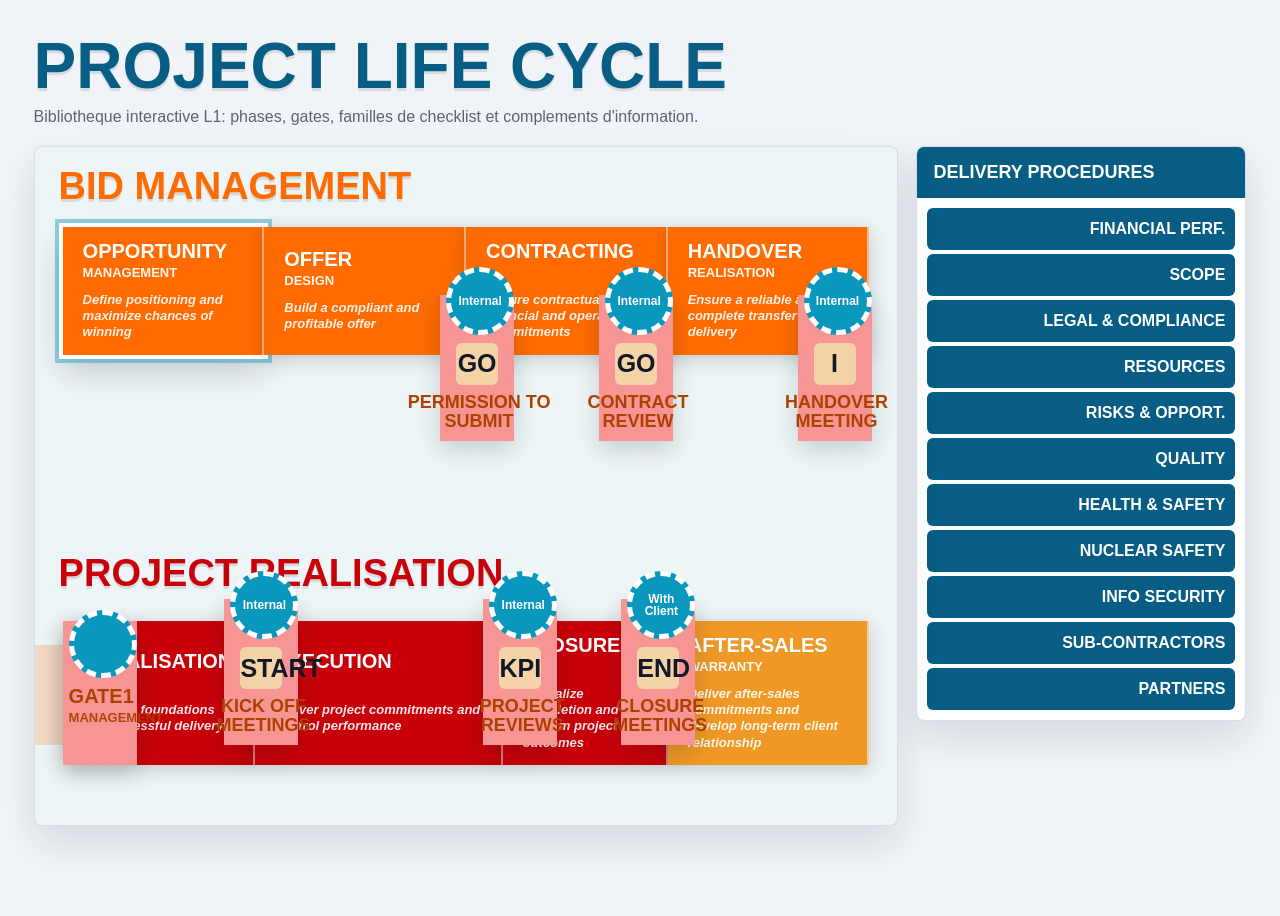
==== Life_cycle.html @ 9b3b4e17 "Add files via upload" ====
<!doctype html>
<html lang="fr">
<head>
  <meta charset="utf-8">
  <meta name="viewport" content="width=device-width, initial-scale=1">
  <title>Project Life Cycle Library</title>
  <link rel="stylesheet" href="styles.css">
</head>
<body>
  <main class="page">
    <header class="topbar">
      <div>
        <h1 class="page_title">Project Life Cycle</h1>
        <p class="subtitle">Bibliotheque interactive L1: phases, gates, familles de checklist et complements d'information.</p>
      </div>
    </header>

    <section class="workspace">
      <div class="main">
        <section class="lifecycle" aria-label="Project Life Cycle">
          <p class="lane-label bid">Bid Management</p>
          <div class="bid-track" id="bidTrack"></div>

          <p class="lane-label real">Project Realisation</p>
          <div class="real-backing" aria-hidden="true"></div>
          <div class="real-track" id="realTrack"></div>

          
          <div class="gate g2" data-badge="Internal"><span class="symbol">GO</span><span class="gate-title">Permission to Submit</span></div>
          <div class="gate g3" data-badge="Internal"><span class="symbol">GO</span><span class="gate-title">Contract Review</span></div>
          <div class="gate g4" data-badge="Internal"><span class="symbol">I</span><span class="gate-title">Handover Meeting</span></div>
          <div class="gate g5" data-badge="Internal"><span class="symbol">START</span><span class="gate-title">Kick Off Meetings</span></div>
          <div class="gate g6" data-badge="Internal"><span class="symbol">KPI</span><span class="gate-title">Project Reviews</span></div>
          <div class="gate g7" data-badge="With Client"><span class="symbol">END</span><span class="gate-title">Closure Meetings</span></div>
        </section>
      </div>

      <aside class="aside">
        <section class="procedure-panel">
          <h2>Delivery Procedures</h2>
          <div class="procedure-list" id="procedureList"></div>
        </section>
      </aside>
    </section>
  </main>

  <div class="drawer" id="drawer" role="dialog" aria-modal="true" aria-labelledby="drawerTitle">
    <button class="drawer-backdrop" id="drawerBackdrop" type="button" aria-label="Fermer"></button>
    <article class="drawer-panel">
      <header class="drawer-head">
        <div>
          <h2 id="drawerTitle"></h2>
          <p id="drawerMeta"></p>
        </div>
        <button class="close" id="closeDrawer" type="button" aria-label="Fermer">x</button>
      </header>
      <div class="drawer-body" id="drawerBody"></div>
    </article>
  </div>

  <script src="data.js"></script>
  <script src="app.js"></script>
</body>
</html>
---- styles.css ----
:root {
  --ink: #111827;
  --muted: #5b6472;
  --line: #d8dee8;
  --paper: #f7f9fb;
  --panel: #ffffff;
  --orange: #ff6b00;
  --orange-dark: #ad4100;
  --red: #c90009;
  --red-dark: #970007;
  --teal: #0997bd;
  --purple: #a72feb;
  --blue: #075d84;
  --sand: #f0d8c2;
  --shadow: 0 16px 38px rgba(16, 24, 40, .12);
  --blue-dark:   #1a2e4a;
  --blue-mid:    #1e5082;
  --blue-light:  #2e7bbf;
  --blue-pale:   #4aa8d8;
  --violet:      #3b3070;
  --violet-hover:#4d409a;
  --red-accent:  #c0001a;
  --white:       #ffffff;
  --bg:          #f0f4f8;
  --text-light:  #e8f0f8;
  --border:      #c8d8e8;
  --assystel-blue: #0078c8;
}

* {
  box-sizing: border-box;
}

body {
  font-family: 'Segoe UI', Arial, sans-serif;
  background: var(--bg);
  min-height: 100vh;
  display: flex;
  flex-direction: column;
}

button,
input {
  font: inherit;
}

button {
  cursor: pointer;
}

/* ── Header ── */
.page-header {
  background: var(--blue-dark);
  color: var(--white);
  padding: 18px 32px 14px;
  border-bottom: 4px solid var(--red-accent);
  display: flex;
  align-items: baseline;
  gap: 24px;
}
.page-header h1 {
  font-size: 1.55rem;
  font-weight: 800;
  letter-spacing: 0.08em;
  text-transform: uppercase;
}

.page-header .sub {
  font-size: 1.05rem;
  font-weight: 400;
  color: #a0b8d0;
  letter-spacing: 0.02em;
}

.page-header .sub strong {
  color: var(--white);
  font-weight: 700;
}

/* ── Layout ── */
.layout {
  display: flex;
  gap: 0;
  flex: 1;
  min-height: 0;
}

/* ── Left panel ── */
.left-panel {
  flex: 1 1 0;
  padding: 28px 20px 28px 28px;
  display: flex;
  flex-direction: column;
  gap: 0;
}

/* ── Right panel ── */
.right-panel {
  width: 320px;
  min-width: 260px;
  background: var(--blue-dark);
  padding: 24px 20px;
  display: flex;
  flex-direction: column;
  gap: 16px;
  border-left: 3px solid var(--blue-mid);
}

/* ── Section titles ── */
.section-title {
  font-size: 0.68rem;
  font-weight: 700;
  letter-spacing: 0.15em;
  text-transform: uppercase;
  color: #6080a0;
  margin-bottom: 8px;
  padding-left: 2px;
}

/* ── Classification Tool banner ── */
.classification-banner {
  background: var(--orange);
  color: var(--white);
  font-weight: 700;
  font-size: 0.85rem;
  letter-spacing: 0.06em;
  text-transform: uppercase;
  padding: 9px 18px;
  border-radius: 6px;
  margin-bottom: 20px;
  text-align: center;
  cursor: default;
}

/* ── PLC rows ── */
.plc-section {
  display: flex;
  flex-direction: row;
  gap: 14px;
}

.plc-row {
  display:flex;
  flex-direction: column;
  align-items: stretch;
  gap: 10px;
  flex: 1;
}

/* PLC button (blue dark) → index.html */
.btn-plc {
  background: var(--blue-mid);
  color: var(--white);
  border: none;
  border-radius: 7px;
  padding: 10px 18px;
  font-size: 0.9rem;
  font-weight: 700;
  cursor: pointer;
  height: 80px;
  width: 100%;
  min-width: 0;
  text-align: left;
  line-height: 1.3;
  transition: background 0.15s, transform 0.1s;
}

.btn-plc:hover { background: var(--blue-light); transform: translateY(-1px); }
.btn-plc .btn-label { font-size: 0.72rem; font-weight: 400; color: #b0d0ee; display: block; }
/* Arrow connector */
.row-arrow {
  display: flex;
  flex-direction: column;
  align-items: center;
  color: var(--red-accent);
  font-size: 1.3rem;
  font-weight: 900;
  padding: 0 2px;
  user-select: none;
}

.row-arrow2 {
  display: flex;
  flex-direction: column;
  align-items: center;
  color: var(--red-accent);
  font-size: 1.3rem;
  font-weight: 900;
  user-select: none;
  padding: 9px 2px;
}

/* Framework button (light blue) → matrix.html */
.btn-framework {
  background: var(--blue-pale);
  color: var(--white);
  border: none;
  border-radius: 7px;
  padding: 10px 18px;
  font-size: 0.9rem;
  font-weight: 700;
  cursor: pointer;
  text-align: left;
  line-height: 1.3;
  transition: background 0.15s, transform 0.1s;
}

.btn-framework:hover { background: #2e9dd4; transform: translateY(-1px); }
.btn-framework .btn-label { font-size: 0.72rem; font-weight: 400; color: #d8f0fc; display: block; }
/* ── Dots on framework ── */
.btn-framework::after {
  content: " ✎";
  font-size: 0.8rem;
  opacity: 0.7;
}

/* ── Right panel sections ── */
.right-section-title {
  font-size: 0.65rem;
  font-weight: 700;
  letter-spacing: 0.14em;
  text-transform: uppercase;
  color: #6888a8;
  margin-bottom: 6px;
}

/* Procedure buttons */
.procedures-grid {
  display: flex;
  flex-direction: column;
  gap: 5px;
  margin-bottom: 16px;
}

.btn-procedure {
  background: var(--blue-mid);
  color: var(--white);
  border: none;
  border-radius: 5px;
  padding: 7px 12px;
  font-size: 0.8rem;
  font-weight: 600;
  cursor: pointer;
  text-align: left;
  transition: background 0.15s;
  white-space: nowrap;
  overflow: hidden;
  text-overflow: ellipsis;
}

.btn-procedure:hover { background: var(--blue-light); }
/* Sub-docs row (PMOP, HSE Plan, etc.) */
.subdocs-row {
  display: flex;
  flex-wrap: wrap;
  gap: 5px;
  margin-bottom: 4px;
}

.btn-subdoc {
  background: #14243a;
  color: #88b0d0;
  border: 1px solid #2a4a6a;
  border-radius: 4px;
  padding: 4px 10px;
  font-size: 0.72rem;
  font-weight: 600;
  cursor: default;
  letter-spacing: 0.04em;
}

.btn-subdoc:hover{
  cursor: pointer;
}

/* Meeting / governance buttons */
.meetings-section {
  flex: 1;
}
.meetings-levels {
  display: flex;
  gap: 6px;
  flex:1;
}

.meetings-col {
  flex: 1;
  display: flex;
  flex-direction: column;
  gap: 5px;
}

.btn-meeting {
  background: var(--violet);
  color: var(--white);
  border: none;
  border-radius: 5px;
  padding: 9px 10px;
  font-size: 0.8rem;
  font-weight: 600;
  cursor: pointer;
  text-align: left;
  line-height: 1.25;
  transition: background 0.15s;
  width: 100%;
}

.btn-meeting:hover { background: var(--violet-hover); }
/* "Applied when relevant" note */
.applied-note {
  font-size: 0.65rem;
  color: #6888a8;
  font-style: italic;
  margin-top: 6px;
  text-align: right;
}

/* Divider line in right panel */
.right-divider {
  border: none;
  border-top: 1px solid #2a3e56;
  margin: 4px 0;
}

/* Linked-to badge */
.linked-badge {
  display: inline-block;
  background: #0e1e2e;
  border: 1px solid #2a4a6a;
  border-radius: 4px;
  padding: 3px 8px;
  font-size: 0.65rem;
  color: #6888a8;
  margin-bottom: 4px;
}

/* ─── Layout ─── */

.page {
  width: min(1600px, 100%);
  margin: 0 auto;
  padding: 28px clamp(16px, 2vw, 34px) 42px;
}

.topbar {
  display: grid;
  grid-template-columns: 1fr auto;
  gap: 20px;
  align-items: end;
  margin-bottom: 18px;
}

.topbar.is-bid {
  direction: ltr;
}

.topbar.is-real {
  direction: rtl;
  text-align: right;
}

.topbar.is-real .subtitle {
  margin-left: auto;
  margin-right: 0;
}

/* Empêche le texte de s'inverser aussi */
.topbar.is-real > * {
  direction: ltr;
}

.page_title {
  margin: 0;
  color: var(--blue);
  font-size: clamp(30px, 5vw, 66px);
  line-height: .95;
  text-transform: uppercase;
  letter-spacing: 0;
  text-shadow: 0 3px 0 rgba(0, 0, 0, .10);
}

.subtitle {
  margin: 8px 0 0;
  max-width: 860px;
  color: var(--muted);
  font-size: 16px;
  line-height: 1.45;
}

.workspace {
  display: grid;
  grid-template-columns: minmax(0, 1fr) 330px;
  gap: 18px;
  align-items: start;
}

.main {
  min-width: 0;
}

/* ─── Lifecycle diagram ─── */

.lifecycle {
  position: relative;
  min-height: 680px;   /* était 520px — plus de hauteur pour séparer les deux tracks */
  overflow: hidden;
  border: 1px solid var(--line);
  border-radius: 8px;
  background: #eef5f6;
  box-shadow: var(--shadow);
}

.lane-label {
  position: absolute;
  left: 24px;
  z-index: 2;
  margin: 0;
  font-weight: 900;
  text-transform: uppercase;
  letter-spacing: 0;
  text-shadow: 0 3px 0 rgba(0, 0, 0, .10);
}

.lane-label.bid {
  position: absolute;
  top: 18px;
  left: 24px;
  color: var(--orange);
  font-size: clamp(22px, 3vw, 38px);
  font-weight: 900;
  text-transform: uppercase;
  z-index: 2;
}

.lane-label.real {
  position: absolute;
  bottom: 230px;
  left: 24px;
  color: var(--red);
  font-size: clamp(22px, 3vw, 38px);
  font-weight: 900;
  text-transform: uppercase;
  z-index: 2;
}

.bid-track,
.real-track
.gate-track {
  position: absolute;
  left: 28px;
  right: 28px;
  display: grid;
  z-index: 3;
}

.bid-track {
  position: absolute;
  top: 80px;
  left: 28px;
  right: 28px;
  display: grid;
  grid-template-columns: repeat(4, minmax(130px, 1fr));
  z-index: 3;
}

.gate-track {
  position: absolute;
  top: 80px;
  left: 28px;
  right: 28px;
  display: grid;
  grid-template-columns: repeat(4, minmax(130px, 1fr));
  z-index: 3;
}

.real-track {
  position: absolute;
  bottom: 60px;
  left: 28px;
  right: 28px;
  display: grid;
  grid-template-columns: 1.05fr 1.35fr .9fr 1.1fr;
  z-index: 3;
}

/* ─── Phase nodes ─── */

.phase-node {
  min-height: 86px;
  border: 0;
  border-right: 2px solid rgba(255, 255, 255, .52);
  padding: 14px 20px 14px;
  color: #fff;
  text-align: left;
  box-shadow: 0 4px 18px rgba(6, 6, 8, 0.18);
  transition: transform .16s ease, filter .16s ease, box-shadow .16s ease;
}

.phase-node:hover,
.phase-node:focus-visible {
  transform: translateY(-2px);
  filter: brightness(0.88);
  outline: 3px solid rgba(9, 151, 189, .26);
  outline-offset: 3px;
  color: #fff;
}

.phase-node.active {
  box-shadow: 0 0 0 4px #fff, 0 0 0 8px rgba(9, 151, 189, .42), 0 14px 30px rgba(17, 24, 39, .22);
}

.phase-node.bid  { background: var(--orange); }
.phase-node.real { background: var(--red); }
.phase-node.gate {background: #f79595;}
.phase-node.after { background: #ef9825; }

.phase-title {
  display: block;
  font-weight: 900;
  font-size: clamp(12px, 2.4vw, 20px);
  line-height: 1;
  text-transform: uppercase;
  letter-spacing: 0;
}

.phase-kicker {
  display: block;
  margin-top: 4px;
  font-weight: 800;
  font-size: 13px;
  text-transform: uppercase;
  opacity: .94;
}

.phase-note {
  display: block;
  margin-top: 12px;
  max-width: 260px;
  font-style: italic;
  font-weight: 700;
  font-size: 13px;
  line-height: 1.25;
  color: rgba(255, 255, 255, .9);
}

/* ─── Handover loop arrow ─── */

.handover-loop {
  position: absolute;
  top: 142px;
  right: 92px;
  width: 270px;
  height: 245px;
  border: 46px solid var(--orange);
  border-left-color: transparent;
  border-radius: 50%;
  transform: rotate(18deg);
  z-index: 1;
  opacity: .95;
}

.handover-loop::after {
  content: "";
  position: absolute;
  right: 12px;
  bottom: -53px;
  width: 0;
  height: 0;
  border-left: 62px solid transparent;
  border-right: 22px solid transparent;
  border-top: 72px solid var(--orange);
  transform: rotate(-20deg);
}

/* ─── Real-track backing strip ─── */

.real-backing {
  position: absolute;
  left: 0;
  right: 200px;
  bottom: 80px;
  height: 100px;
  background: var(--sand);
  border-radius: 0 54px 54px 0;
  z-index: 1;
}
/* ─── Gates ─── */

.gate {
  position: absolute;
  z-index: 5;
  width: 74px;
  min-height: 144px;
  padding: 8px 6px 10px;
  border: none;
  background: #f79595;
  color: var(--orange-dark);
  text-align: center;
  font-weight: 900;
  box-shadow: 0 8px 22px rgba(17, 24, 39, .18);
}

.gate::before {
  content: attr(data-badge);
  display: grid;
  place-items: center;
  width: 58px;
  height: 58px;
  margin: -36px auto 8px;
  border: 5px dashed #fff;
  border-radius: 50%;
  color: #fff;
  background: var(--teal);
  font-size: 12px;
  line-height: 1;
}

.gate .symbol {
  display: grid;
  place-items: center;
  width: 42px;
  height: 42px;
  margin: 0 auto 8px;
  border-radius: 6px;
  color: #111827;
  background: #f4d4a6;
  font-size: 25px;
  font-weight: 900;
}

.gate .gate-title {
  display: block;
  width: 150px;
  margin-left: -42px;
  color: var(--orange-dark);
  font-size: 18px;
  line-height: 1.05;
  text-transform: uppercase;
}

.gate.g1 { left: 20.9%;  top: 80px; }
.gate.g2 { left: 47%;  top: 148px; }
.gate.g3 { right: 26%; top: 148px; }
.gate.g4 { right: 3%;  top: 148px; }
.gate.g5 { left: 22%;  bottom: 80px; }
.gate.g6 { left: 52%;  bottom: 80px; }
.gate.g7 { left: 68%;  bottom: 80px; }

/* ─── Governance bar ─── */

.governance {
  position: absolute;
  left: 0;
  right: 0;
  bottom: 205px;
  z-index: 2;
}

.gov-title {
  margin-left: 28px;
  color: var(--teal);
  font-weight: 900;
  text-transform: uppercase;
  font-size: 15px;
}

.gov-title-cell {
  position: relative;
  vertical-align: top;
  padding: 4px 0 0 0;
}

.gov-bar-label-cell {
  padding-left: 12px;
  font-weight: 700;
  font-size: 12px;
  color: #fff;
  height: 36px;
  vertical-align: middle;
}

.gov-line.internal { background: var(--teal); }
.gov-line.client   { background: var(--purple); }

/* ─── Content area ─── */

.content {
  margin-top: 18px;
  display: grid;
  grid-template-columns: minmax(0, 1fr);
  gap: 16px;
}

/* ─── Matrix panel ─── */

.matrix-panel {
  min-width: 0;
  border: 1px solid var(--line);
  border-radius: 8px;
  background: #fff;
  box-shadow: var(--shadow);
  overflow: visible; /* ← était hidden */
}

.matrix-head.bid { background: var(--orange); }

.matrix-current {
  flex: 0 0 auto;
  margin-right: 1px;
  padding: 8px 10px;
  border: 1px solid rgba(255, 255, 255, .48);
  border-radius: 8px;
  font-weight: 900;
  text-transform: uppercase;
  white-space: nowrap;
}


.arrow-right {
  font-size: 1.5em;
  display: inline-block;
  vertical-align: middle;
  color: #fff;
}

.arrow-left {
  font-size: 1.5em; 
  display: inline-block;
  vertical-align: middle;
  transform: scaleX(-1);
  color: #fff;
}

.matrixCtext {
  vertical-align: middle;
  color: #fff;
}

.matrix-wrap {
  overflow: auto;
  max-height: 800px;
  border-radius: 8px; /* reprend le rayon ici */
}

.matrix-footer-wrap {
  position: sticky;
  bottom: 0;
  z-index: 10;
  background: #fff;
  overflow: hidden;
  border-top: 2px solid var(--teal);
  /*overflow: visible;
  height: auto;       
  flex-shrink: 0;*/ /* ← ne se compresse pas si dans un flex */
}

.matrix-footer-wrap .footer-table {
  width: 100%;
  min-width: 980px; /* même min-width que checklist-table */
  border-collapse: separate;
  border-spacing: 0;
  table-layout: fixed; /* colonnes identiques au tableau principal */
}

.checklist-table {
  width: 100%;
  min-width: 980px;
  border-collapse: separate;
  border-spacing: 0;
}

.checklist-table th,
.checklist-table td {
  border-right: 1px solid var(--line);
  border-bottom: 1px solid var(--line);
  vertical-align: top;
}

.checklist-table thead th {
  position: sticky;
  top: 0;
  z-index: 3;
  color: #fff;
  background: var(--orange);
  text-align: left;
}

.checklist-table tfoot td {
  position: sticky;
  z-index: 3;
}

.checklist-table tfoot tr {
  height: 36px;
}

.checklist-table tfoot .gov-row-label td {
  bottom: 72px;
  background: #f7f9fb;   /* fond opaque indispensable pour le sticky */
}

.checklist-table tfoot .gov-row-internal td {
  bottom: 36px;
  background: var(--teal); /* cohérent avec gov-bar-label-cell.internal */
}

.checklist-table tfoot .gov-row-client td {
  bottom: 0;
  background: var(--purple); /* cohérent avec gov-bar-label-cell.client */
}

/* première colonne du tfoot : sticky horizontal ET vertical cumulés */
.checklist-table tfoot td:first-child {
  z-index: 5; /* au-dessus des autres cellules sticky */
}



/* Étiquettes de gauche : sticky aussi horizontalement */
.checklist-table tfoot td:first-child {
  position: sticky;
  left: 0;
  z-index: 5;    /* au-dessus des autres cellules sticky */
}

/* fond opaque pour la colonne gauche du tfoot selon la ligne */
.checklist-table tfoot .gov-row-label td:first-child   { background: #f7f9fb !important; }
.checklist-table tfoot .gov-row-internal td:first-child { background: var(--teal) !important; }
.checklist-table tfoot .gov-row-client td:first-child   { background: var(--purple) !important; }
.checklist-table thead th:first-child {
  left: 0;
  z-index: 4;
}

.checklist-table tbody th.row-category {
  position: sticky;
  left: 0;
  z-index: 2;
  background: #fff;   /* fond opaque pour masquer ce qui passe derrière */
}

.phase-column {
  min-width: 205px;
  border: 0;
  padding: 12px 14px;
  color: #fff;
  background: transparent;
  text-align: left;
  font-weight: 900;
  text-transform: uppercase;
  line-height: 1.08;
}

.phase-column span {
  display: block;
  margin-top: 4px;
  font-size: 11px;
  opacity: .86;
}

.row-category {
  min-width: 205px;
  border: 0;
  padding: 12px 14px;
  color: #fff;
  background: transparent;
  font-weight: 900;
  text-transform: uppercase;
  line-height: 1.08;
}

.row-category button {
  display: grid;
  grid-template-columns: 75px 1fr;
  grid-template-rows: auto auto;
  gap: 15px;
  width: 100%;
  min-height: unset;
  border: 0;
  padding :10px;
  color: var(--blue);
  background: #fff;
  text-align: left;
  font-weight: 900;
  text-transform: uppercase;
  line-height: 1.1;
}

.row-category .mark {
  grid-column: 1;
  grid-row: 1 / 3;
  width: 75px;
  height: 75px;
  border-radius: 6px;
  object-fit: contain;
}

.matrix-cell {
  min-width: 205px;
  height: 82px;
  padding: 12px 14px;
  background: #fff8f8;
}

.active-column {
  background: var(--orange-dark);
}

.matrix-cell.active-column {
  background: var(--orange-dark);
}

.matrix-cell.active-column button {
  color: #fff;
}

.matrix-cell.active-column .cell-count {
  color: #fff;
}

.matrix-cell.active-column .cell-preview {
  color: rgba(255, 255, 255, 0.85);
}

.matrix-cell:nth-child(even):not(.active-column):not(.active) { background: #fff; }

.matrix-cell button {
  width: 100%;
  height: 100%;
  min-height: unset;
  border: 0;
  padding: 10px 12px;
  color: var(--ink);
  background: transparent;
  text-align: left;
}

.matrix-cell button:hover,
.matrix-cell button:focus-visible,
.row-category button:hover,
.row-category button:focus-visible {
  outline: 3px solid rgba(9, 151, 189, .22);
  outline-offset: -3px;
  background: #edfaff;
}

.matrix-cell.active-column button:hover {
  background: var(--orange);
}

.matrix-cell.active {
  background: var(--orange);
  box-shadow: inset 0 0 0 3px var(--muted);
}

.cell-count {
  display: block;
  color: var(--blue);
  font-size: 12px;
  font-weight: 900;
  text-transform: uppercase;
}

.cell-preview {
  display: block;
  margin-top: 6px;
  max-height: 48px;
  overflow: hidden;
  color: var(--muted);
  font-size: 12px;
  line-height: 1.32;
}

.is-hidden { display: none; }

/* ─── Governance tfoot ─── */

/* tfoot rows: don't override td sticky with static on the tr */

tfoot td {
  background: #f7f9fb;
}

.gov-row-title td {
  background: #f7f9fb !important;
  border-top: 2px solid var(--teal);
  padding: 6px 12px;
  padding-bottom: 60px;
}

.gov-strip-label {
  display: block;
  font-size: 13px;
  font-weight: 900;
  color: var(--teal);
  text-transform: uppercase;
  padding: 6px 0;
}

.gov-title-cell {
  position: relative;
  vertical-align: top;
  padding: 4px 0 0 0;
  background: #f7f9fb !important;
  border-top: 2px solid var(--teal);
}

.gov-gate-label {
  font-size: 11px;
  font-weight: 900;
  text-transform: uppercase;
  color: #fff;
  line-height: 1.2;
  text-align: right;
  display: block;
  padding: 0 4px;
}

.gov-gate-card {
  position: absolute;
  right: -48px;
  top: 4px;
  width: 96px;
  padding: 6px 8px;
  background: #f4d4a6;
  border: 2px solid rgba(255, 255, 255, .65);
  border-radius: 4px;
  box-shadow: 0 4px 12px rgba(17, 24, 39, .18);
  z-index: 20;
  text-align: center;
}

.gov-gate-title {
  font-size: 11px;
  font-weight: 900;
  text-transform: uppercase;
  color: var(--orange-dark);
  line-height: 1.15;
}

.gov-bar-label-cell {
  height: 36px;
  padding: 0 12px;
  font-weight: 700;
  font-size: 12px;
  color: #fff;
  vertical-align: middle;
}

.gov-bar-label-cell.internal { background: var(--teal) !important; }
.gov-bar-label-cell.client   { background: var(--purple) !important; }

.gov-cell-bar {
  position: relative;
  height: 36px;
  padding: 0;
  vertical-align: middle;
}

.gov-cell-bar.internal { background: var(--teal) !important; }
.gov-cell-bar.client   { background: var(--purple) !important; }

.gov-badge-btn {
  position: absolute;
  right: -22px;
  top: -43px;
  z-index: 20; /* au-dessus de tout */
  width: 44px;
  height: 44px;
  border: 3px dashed #fff;
  border-radius: 50%;
  background: var(--teal);
  color: #fff;
  font-size: 18px;
  font-weight: 900;
  cursor: pointer;
  transition: filter .14s;
}

.gov-badge-btn:hover { filter: brightness(1.2); }

.checklist-table tfoot.gov-strip tr {
  height: auto;
}

.checklist-table tfoot.gov-strip td {
  overflow: visible;
}

.checklist-table tfoot.gov-strip .gov-row-label {
  height: 30px;
}

.checklist-table tfoot.gov-strip .gov-row-internal {
  height: 38px;
}

.checklist-table tfoot.gov-strip .gov-row-client {
  height: 112px;
}

.checklist-table tfoot.gov-strip .gov-row-label td {
  bottom: 150px;
  z-index: 8;
  background: #f7f9fb !important;
  border-bottom: 0;
}

.checklist-table tfoot.gov-strip .gov-row-internal td {
  bottom: 112px;
  z-index: 20;
  height: 38px;
  background: transparent !important;
  border-bottom: 0;
}

.checklist-table tfoot.gov-strip .gov-row-client td {
  bottom: 0;
  z-index: 10;
  height: 112px;
  background: rgba(255, 255, 255, .97) !important;
  border-bottom: 0;
}

.checklist-table tfoot.gov-strip td:first-child {
  z-index: 45;
}

.checklist-table tfoot.gov-strip .gov-row-internal td:first-child {
  z-index: 42;
  background: var(--teal) !important;
}

.checklist-table tfoot.gov-strip .gov-row-client td:first-child {
  z-index: 45;
  background: linear-gradient(to bottom, #eef5f8 0 4px, var(--purple) 4px 42px, rgba(255, 255, 255, .97) 42px 100%) !important;
}

.checklist-table tfoot.gov-strip .gov-cell-bar {
  position: sticky;
}

.checklist-table tfoot.gov-strip .gov-cell-bar::before {
  content: "";
  position: absolute;
  left: -1px;
  right: -1px;
  z-index: 0;
  pointer-events: none;
}

.checklist-table tfoot.gov-strip .gov-cell-bar::after {
  content: "";
  position: absolute;
  left: -1px;
  right: -1px;
  top: 0;
  height: 4px;
  z-index: 0;
  background: #eef5f8;
  pointer-events: none;
}

.checklist-table tfoot.gov-strip .gov-cell-before-event::before {
  right: 42px;
}

.checklist-table tfoot.gov-strip .gov-cell-after-event::before {
  left: 38px;
}

.checklist-table tfoot.gov-strip .gov-cell-end-event::before {
  right: 92px;
}


.checklist-table tfoot.gov-strip.gov-strip-real .gov-cell-before-event::before {
  right: 40px;
}


.checklist-table tfoot.gov-strip.gov-strip-real .gov-cell-after-event::before {
  left: 32px;
}

.checklist-table tfoot.gov-strip .gov-cell-bar.internal::before {
  top: 0;
  height: 38px;
  background: var(--teal);
}

.checklist-table tfoot.gov-strip .gov-cell-bar.client::before {
  top: 4px;
  height: 38px;
  background: var(--purple);
}

.checklist-table tfoot.gov-strip .gov-cell-bar.internal::after {
  display: none;
}

/* ── Separator line between internal and client rows ── */
/* Drawn on the client row's ::after, same span as the bars,
   so it naturally stops at gate boundaries. */


.gov-strip .gov-strip-label {
  color: #12a6c8;
  font-size: 14px;
  line-height: 1;
  padding: 10px 0 4px;
  text-shadow: 0 1px 0 rgba(255, 255, 255, .8);
}

.gov-strip .gov-bar-label-cell {
  white-space: nowrap;
}

.gov-strip .gov-bar-label-cell.internal {
  font-size: 14px;
  font-weight: 500;
  text-align: center;
  vertical-align: middle;
}

.gov-strip .gov-bar-label-cell.client {
  padding-top: 10px;
  font-size: 14px;
  font-weight: 500;
  text-align: center;
  vertical-align: top;
}

.gov-strip .gov-cell-bar {
  overflow: visible;
}

.checklist-table tfoot.gov-strip .gov-row-internal td.gov-cell-with-event {
  z-index: 40;
}

.gov-event {
  position: absolute;
  top: -34px;
  right: -43px;
  z-index: 12;
  width: 88px;
  height: 172px;
  border: 0;
  padding: 0;
  color: inherit;
  background: transparent;
  overflow: visible;
  isolation: isolate;
}

.gov-event::before {
  content: "";
  position: absolute;
  top: 34px;
  left: 50%;
  z-index: 1;
  width: 82px;
  height: 112px;
  background: linear-gradient(180deg, #f59a9d, #f08a8d);
  transform: translateX(-50%);
}


.gov-event:hover .gov-event-pillar,
.gov-event:focus-visible .gov-event-pillar {
  filter: brightness(1.06);
}

.gov-event:focus-visible {
  outline: 3px solid rgba(9, 151, 189, .3);
  outline-offset: 4px;
}

.gov-event-end {
  right: 8px;
}

.gov-event-badges {
  position: absolute;
  top: 0;
  left: 0;
  right: 0;
  z-index: 8;
  display: flex;
  justify-content: center;
  gap: 3px;
}

.gov-event-badge {
  display: grid;
  place-items: center;
  width: 48px;
  height: 48px;
  border: 4px dashed #fff;
  border-radius: 50%;
  background: var(--teal);
  box-shadow: 0 0 0 2px var(--teal), 0 7px 12px rgba(17, 24, 39, .18);
  color: #fff;
  font-size: 10px;
  font-weight: 700;
  line-height: 1;
  text-align: center;
}

.gov-event-badge-client,
.gov-event-badge + .gov-event-badge {
  background: var(--purple);
  box-shadow: 0 0 0 2px var(--purple), 0 7px 12px rgba(17, 24, 39, .18);
}

.gov-event-pillar {
  position: absolute;
  top: 40px;
  left: 50%;
  z-index: 4;
  display: grid;
  place-items: center;
  gap: 6px;
  width: 52px;
  height: 102px;
  border: 1px solid rgba(255, 255, 255, .62);
  background: linear-gradient(180deg, #f59a9d, #f08a8d);
  box-shadow: 0 4px 12px rgba(17, 24, 39, .18);
  transform: translateX(-50%);
}

.gov-event-title {
  position: absolute;
  top: 146px;
  left: 50%;
  z-index: 8;
  width: 132px;
  color: #c45b00;
  font-size: 13px;
  font-weight: 900;
  line-height: 1.02;
  text-align: center;
  text-transform: none;
  transform: translateX(-50%);
}

.gov-event-symbol {
  position: relative;
  z-index: 7;
  display: grid;
  place-items: center;
  width: 32px;
  height: 32px;
  color: #111827;
}

.gov-symbol-traffic {
  width: 20px;
  height: 32px;
  border-radius: 4px;
  background: #1f2933;
  box-shadow: inset 0 0 0 1px rgba(255, 255, 255, .25);
}

.gov-symbol-traffic::before {
  content: "";
  position: absolute;
  top: 5px;
  left: 50%;
  width: 7px;
  height: 7px;
  border-radius: 50%;
  background: #f20d19;
  box-shadow: 0 10px 0 #f3d12f, 0 20px 0 #21c657;
  transform: translateX(-50%);
}

.gov-symbol-document::before {
  content: "";
  width: 23px;
  height: 28px;
  border: 2px solid #111827;
  border-radius: 2px;
  background:
    linear-gradient(#111827, #111827) 5px 8px / 13px 1px no-repeat,
    linear-gradient(#111827, #111827) 5px 14px / 13px 1px no-repeat,
    linear-gradient(#111827, #111827) 5px 20px / 10px 1px no-repeat,
    #fff3c6;
}

.gov-symbol-handshake::before {
  content: "\1F91D";
  font-size: 24px;
  line-height: 1;
}

.gov-symbol-info {
  border: 2px solid #111827;
  border-radius: 50%;
  font-size: 24px;
  font-family: Georgia, serif;
  font-weight: 700;
}

.gov-symbol-info::before {
  content: "i";
}

.gov-symbol-start {
  width: 26px;
  height: 20px;
  border-radius: 50%;
  background: #1dbf4f;
  color: #fff;
  font-size: 6px;
  font-weight: 900;
}

.gov-symbol-start::before {
  content: "START";
}

.gov-symbol-review::before {
  content: "";
  width: 26px;
  height: 24px;
  border-radius: 3px;
  background:
    linear-gradient(to top, #18b957 0 45%, transparent 45% 100%) 3px 4px / 5px 18px no-repeat,
    linear-gradient(to top, #f3b230 0 65%, transparent 65% 100%) 11px 4px / 5px 18px no-repeat,
    linear-gradient(to top, #18b957 0 35%, transparent 35% 100%) 19px 4px / 5px 18px no-repeat,
    #ffe5b5;
}

.gov-symbol-steering {
  border: 2px solid #111827;
  border-radius: 50%;
  font-size: 9px;
  font-weight: 900;
}

.gov-symbol-steering::before {
  content: "SC";
}

.gov-symbol-target {
  border: 2px solid #111827;
  border-radius: 50%;
}

.gov-symbol-target::before,
.gov-symbol-target::after {
  content: "";
  position: absolute;
  border-radius: 50%;
}

.gov-symbol-target::before {
  width: 18px;
  height: 18px;
  border: 2px solid #111827;
}

.gov-symbol-target::after {
  width: 5px;
  height: 5px;
  background: #111827;
}

.gov-strip-real .gov-event-boundary {
  width: 92px;
  height: 160px;
}

.gov-strip-real .gov-event-boundary::before {
  top: 30px;
  width: 74px;
  height: 102px;
}

.gov-strip-real .gov-event-boundary .gov-event-badges {
  left: 50%;
  right: auto;
  width: 76px;
  transform: translateX(-50%);
}

.gov-strip-real .gov-event-boundary .gov-event-badge {
  width: 37px;
  height: 37px;
  border-width: 3px;
  font-size: 7px;
}

.gov-strip-real .gov-event-boundary .gov-event-pillar {
  top: 30px;
  width: 50px;
  height: 102px;
}

.gov-strip-real .gov-event-boundary .gov-event-title {
  top: 143px;
  width: 106px;
  font-size: 12px;
}

.gov-review-cluster {
  position: absolute;
  top: -34px;
  left: 58px;
  z-index: 48;
  width: 188px;
  height: 160px;
  pointer-events: none;
}

.gov-review-loop {
  position: absolute;
  top: 6px;
  left: 20px;
  width: 128px;
  height: 46px;
  border: 5px solid rgba(201, 0, 9, .8);
  border-bottom: 0;
  border-radius: 72px 72px 0 0;
}

.gov-review-loop::after {
  content: "";
  position: absolute;
  right: -7px;
  top: 34px;
  border-left: 8px solid rgba(201, 0, 9, .8);
  border-top: 7px solid transparent;
  border-bottom: 7px solid transparent;
  transform: rotate(36deg);
}

.gov-review-cluster .gov-event {
  top: 0;
  right: auto;
  width: 42px;
  height: 158px;
  pointer-events: auto;
}

.gov-review-1 { left: 0; }
.gov-review-2 { left: 42px; }
.gov-review-3 { left: 84px; }
.gov-review-4 { left: 126px; }

.gov-event-review .gov-event-badge {
  width: 34px;
  height: 34px;
  border-width: 3px;
  font-size: 7px;
}

.gov-event-review::before {
  top: 29px;
  width: 38px;
  height: 96px;
}

.gov-event-review .gov-event-pillar {
  top: 29px;
  width: 34px;
  height: 96px;
}

.gov-event-review .gov-event-symbol {
  width: 24px;
  height: 24px;
}

.gov-event-review .gov-event-title {
  top: 116px;
  width: 64px;
  color: #c45b00;
  font-size: 10px;
  line-height: 1;
  transform: translateX(-50%) rotate(90deg);
  transform-origin: center;
}

.gov-icon {
  position: absolute;
  right: -14px;
  top: 50%;
  transform: translateY(-50%);
  font-size: 24px;
  z-index: 6;
}

tfoot .real { color: var(--red); }

.category-rail {
  display: grid;
  gap: 8px;
  align-self: start;
  position: sticky;
  top: 16px;
}

.category-filter {
  display: grid;
  grid-template-columns: 38px 1fr;
  gap: 8px;
  align-items: center;
  min-height: 48px;
  border: 1px solid var(--line);
  border-radius: 8px;
  background: #fff;
  color: var(--blue);
  padding: 6px 8px;
  text-align: left;
  font-weight: 900;
  font-size: 11px;
  text-transform: uppercase;
  line-height: 1.08;
}

.category-filter .mark {
  display: grid;
  place-items: center;
  width: 38px;
  height: 38px;
  border-radius: 6px;
  background: #ffe0e0;
  color: #111827;
  font-size: 18px;
  font-weight: 900;
}

.row-category button .category-subtitle {
  grid-column: 2;
  grid-row: 2;
  margin-top: 4px;
  color: var(--muted);
  font-size: 11px;
  font-weight: 400;
  text-transform: none;
  line-height: 1.32;
  white-space: normal;
}

.category-filter.active {
  color: #fff;
  background: var(--blue);
  border-color: var(--blue);
}

/* ─── Board ─── */

.board {
  min-width: 0;
  border: 1px solid var(--line);
  border-radius: 8px;
  background: rgba(255, 255, 255, .74);
  overflow: hidden;
}

.board-head {
  display: flex;
  align-items: center;
  justify-content: space-between;
  gap: 16px;
  padding: 16px 18px;
  color: #fff;
  background: var(--blue);
}

.board-title {
  margin: 0;
  font-size: 22px;
  text-transform: uppercase;
  letter-spacing: 0;
}

.count {
  white-space: nowrap;
  font-weight: 800;
  opacity: .9;
}

.category-grid {
  display: grid;
  grid-template-columns: repeat(auto-fit, minmax(255px, 1fr));
  gap: 12px;
  padding: 14px;
}

.category-card {
  min-height: 180px;
  border: 1px solid var(--line);
  border-radius: 8px;
  background: #fff;
  overflow: hidden;
}

.category-card.empty { opacity: .62; }

.category-head {
  display: grid;
  grid-template-columns: 42px 1fr;
  align-items: center;
  gap: 10px;
  padding: 10px 12px;
  background: #fff1f1;
  border-bottom: 1px solid #f2c7c7;
}

.category-head .mark {
  display: grid;
  place-items: center;
  width: 42px;
  height: 42px;
  border-radius: 6px;
  color: #111827;
  background: #fff;
  border: 1px solid #efd1d1;
  font-weight: 900;
}

.category-name {
  margin: 0;
  color: var(--blue);
  font-size: 13px;
  line-height: 1.12;
  text-transform: uppercase;
}

.tasks {
  display: grid;
  gap: 8px;
  padding: 12px;
}

.task {
  border: 1px solid var(--line);
  border-radius: 8px;
  padding: 9px 10px;
  color: var(--ink);
  background: #fff;
  text-align: left;
  line-height: 1.25;
  transition: border-color .14s ease, background .14s ease, transform .14s ease;
}

.task.done {
  border-color: #98d5b2;
  background: #effaf3;
}

.task-status {
  display: block;
  margin-top: 5px;
  color: var(--muted);
  font-size: 11px;
  font-weight: 800;
  text-transform: uppercase;
}

.task:hover,
.task:focus-visible {
  border-color: var(--teal);
  background: #edfaff;
  transform: translateY(-1px);
  outline: none;
}

.empty-note {
  padding: 10px;
  color: var(--muted);
  font-style: italic;
}

/* ─── Aside panels ─── */

.aside {
  display: grid;
  gap: 14px;
}

.procedure-panel
{
  border: 1px solid var(--line);
  border-radius: 8px;
  background: #fff;
  box-shadow: var(--shadow);
  overflow: hidden;
}

.procedure-panel h2
{
  margin: 0;
  padding: 15px 16px;
  color: #fff;
  background: var(--blue);
  font-size: 18px;
  text-transform: uppercase;
}

.procedure-list {
  display: grid;
  gap: 4px;
  padding: 10px;
}

.procedure-button {
  min-height: 42px;
  border: 0;
  border-radius: 6px;
  padding: 8px 10px;
  color: #fff;
  background: var(--blue);
  text-align: right;
  font-weight: 900;
  text-transform: uppercase;
  line-height: 1;
}

.procedure small {
  display: block;
  font-size: 10px;
  opacity: .8;
}


/* ─── Drawer ─── */

.drawer {
  position: fixed;
  inset: 0;
  z-index: 50;
  display: none;
}

.drawer.open { display: block; }

.drawer-backdrop {
  position: absolute;
  inset: 0;
  border: 0;
  background: rgba(17, 24, 39, .36);
}

.drawer-panel {
  position: absolute;
  top: 0;
  right: 0;
  width: min(520px, 100%);
  height: 100%;
  background: #fff;
  box-shadow: -18px 0 40px rgba(17, 24, 39, .22);
  display: grid;
  grid-template-rows: auto 1fr;
}

.drawer-head {
  display: grid;
  grid-template-columns: 1fr 42px;
  gap: 12px;
  align-items: start;
  padding: 20px;
  color: #fff;
  background: var(--red);
}

.drawer-head h2 {
  margin: 0;
  font-size: 22px;
  line-height: 1.08;
}

.drawer-head p {
  margin: 7px 0 0;
  opacity: .9;
  font-weight: 700;
}

.close {
  width: 42px;
  height: 42px;
  border: 1px solid rgba(255, 255, 255, .52);
  border-radius: 8px;
  color: #fff;
  background: transparent;
  font-weight: 900;
  font-size: 22px;
}

.drawer-body {
  padding: 20px;
  overflow: auto;
}

.detail-section { margin-bottom: 20px; }

.detail-section h3 {
  margin: 0 0 8px;
  color: var(--blue);
  font-size: 13px;
  text-transform: uppercase;
  letter-spacing: 0;
}

.detail-section p,
.detail-section li {
  color: var(--ink);
  line-height: 1.45;
}

.detail-section ul {
  margin: 0;
  padding-left: 18px;
}

.done-control {
  display: flex;
  align-items: center;
  gap: 10px;
  padding: 13px 14px;
  border: 1px solid var(--line);
  border-radius: 8px;
  background: #f7fbfc;
  color: var(--ink);
  font-weight: 900;
}

.done-control input {
  width: 20px;
  height: 20px;
  accent-color: var(--teal);
}

/* ─── Responsive ─── */

@media (max-width: 1180px) {
  .workspace {
    grid-template-columns: 1fr;
  }
  .aside {
    grid-template-columns: minmax(0, 1fr) minmax(260px, .7fr);
  }
}

@media (max-width: 880px) {
  .topbar,
  .aside {
    grid-template-columns: 1fr;
  }
  .content {
    grid-template-columns: 1fr;
  }
  .tools {
    justify-content: stretch;
  }
  .search
  {
    width: 100%;
  }
  .lifecycle {
    min-height: auto;
    padding: 88px 14px 22px;
  }

  .lifecycle.bid-track.phase-title {
    font-size: 30px;
  }
  .lane-label.bid,
  .lane-label.real {
    position: static;
    margin: 16px 0 8px;
    font-size: 30px;
  }
  .bid-track,
  .real-track {
    position: static;
    grid-template-columns: 1fr;
    gap: 8px;
  }
  .handover-loop,
  .real-backing,
  .governance,
  .gate {
    display: none;
  }
  .category-rail {
    position: static;
    grid-template-columns: repeat(auto-fit, minmax(150px, 1fr));
  }

  .matrix-current {
    justify-self: start;
  }
}
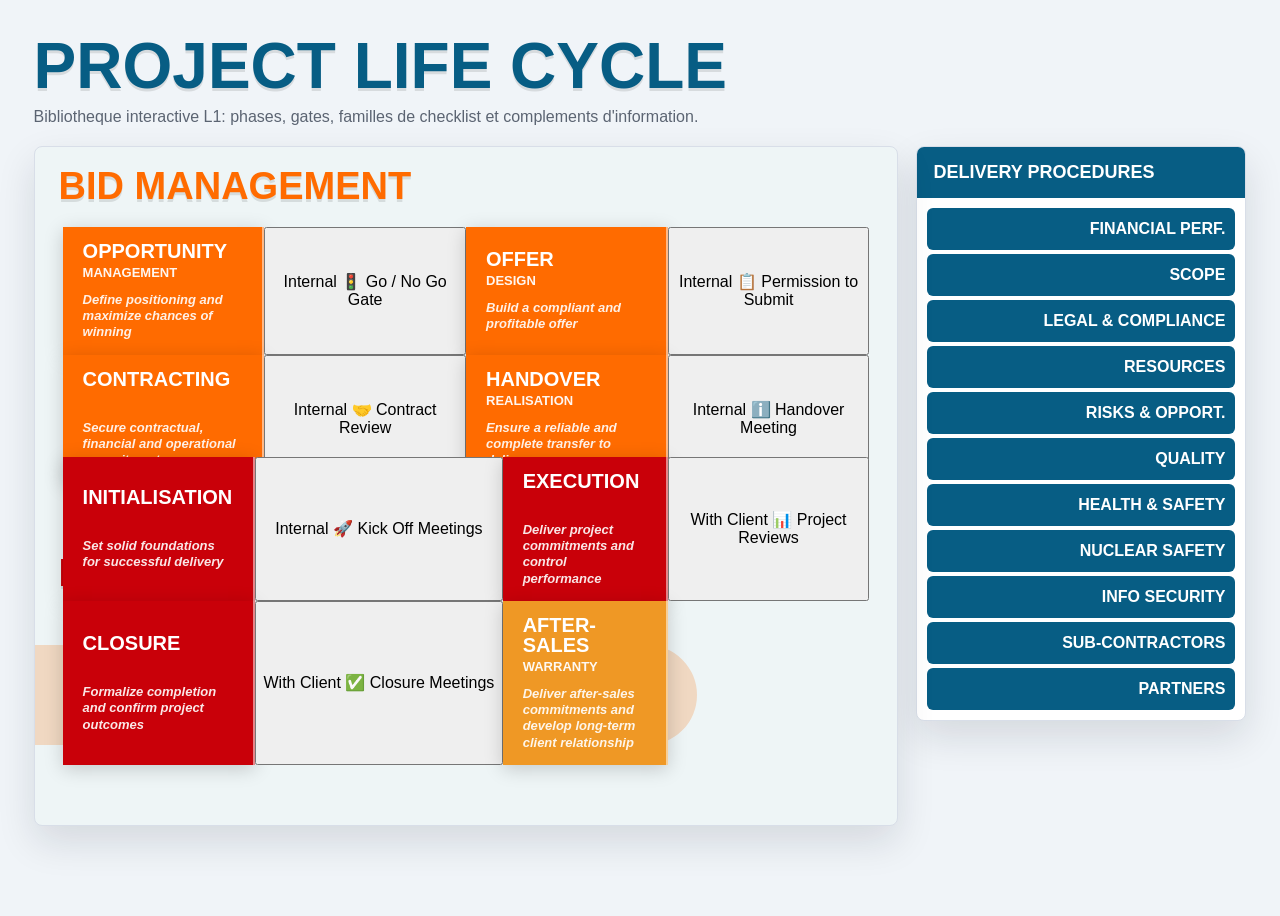
==== commit fb363a81: "Remove multiple gate elements from Life_cycle.html" ====
--- a/Life_cycle.html
+++ b/Life_cycle.html
@@ -25,13 +25,6 @@
           <div class="real-backing" aria-hidden="true"></div>
           <div class="real-track" id="realTrack"></div>
 
-          
-          <div class="gate g2" data-badge="Internal"><span class="symbol">GO</span><span class="gate-title">Permission to Submit</span></div>
-          <div class="gate g3" data-badge="Internal"><span class="symbol">GO</span><span class="gate-title">Contract Review</span></div>
-          <div class="gate g4" data-badge="Internal"><span class="symbol">I</span><span class="gate-title">Handover Meeting</span></div>
-          <div class="gate g5" data-badge="Internal"><span class="symbol">START</span><span class="gate-title">Kick Off Meetings</span></div>
-          <div class="gate g6" data-badge="Internal"><span class="symbol">KPI</span><span class="gate-title">Project Reviews</span></div>
-          <div class="gate g7" data-badge="With Client"><span class="symbol">END</span><span class="gate-title">Closure Meetings</span></div>
         </section>
       </div>
 
--- a/styles.css
+++ b/styles.css
@@ -249,28 +249,48 @@
 }
 
 .btn-procedure:hover { background: var(--blue-light); }
-/* Sub-docs row (PMOP, HSE Plan, etc.) */
-.subdocs-row {
+
+/* ── Procedure sub-buttons ── */
+.proc-wrapper {
   display: flex;
-  flex-wrap: wrap;
-  gap: 5px;
-  margin-bottom: 4px;
-}
-
-.btn-subdoc {
-  background: #14243a;
-  color: #88b0d0;
-  border: 1px solid #2a4a6a;
+  flex-direction: column;
+}
+
+.btn-procedure.is-expanded {
+  border-bottom-left-radius: 0;
+  border-bottom-right-radius: 0;
+  background: var(--blue-light);
+}
+
+.proc-sub-group {
+  display: none;
+  flex-direction: column;
+  gap: 2px;
+  padding: 4px 0 4px 16px;
+  margin-left: 6px;
+}
+
+.proc-sub-group.open {
+  display: flex;
+}
+
+.btn-procedure--child {
   border-radius: 4px;
-  padding: 4px 10px;
+  font-size: 0.77rem;
+}
+
+.btn-procedure--child::before {
+  content: "└ ";
+  opacity: 0.45;
   font-size: 0.72rem;
-  font-weight: 600;
-  cursor: default;
-  letter-spacing: 0.04em;
-}
-
-.btn-subdoc:hover{
-  cursor: pointer;
+}
+
+.btn-procedure--doc {
+  background: var(--violet);
+}
+
+.btn-procedure--doc:hover {
+  background: var(--violet-hover);
 }
 
 /* Meeting / governance buttons */
@@ -306,14 +326,6 @@
 }
 
 .btn-meeting:hover { background: var(--violet-hover); }
-/* "Applied when relevant" note */
-.applied-note {
-  font-size: 0.65rem;
-  color: #6888a8;
-  font-style: italic;
-  margin-top: 6px;
-  text-align: right;
-}
 
 /* Divider line in right panel */
 .right-divider {
@@ -1995,4 +2007,4 @@
   .matrix-current {
     justify-self: start;
   }
-}+}
